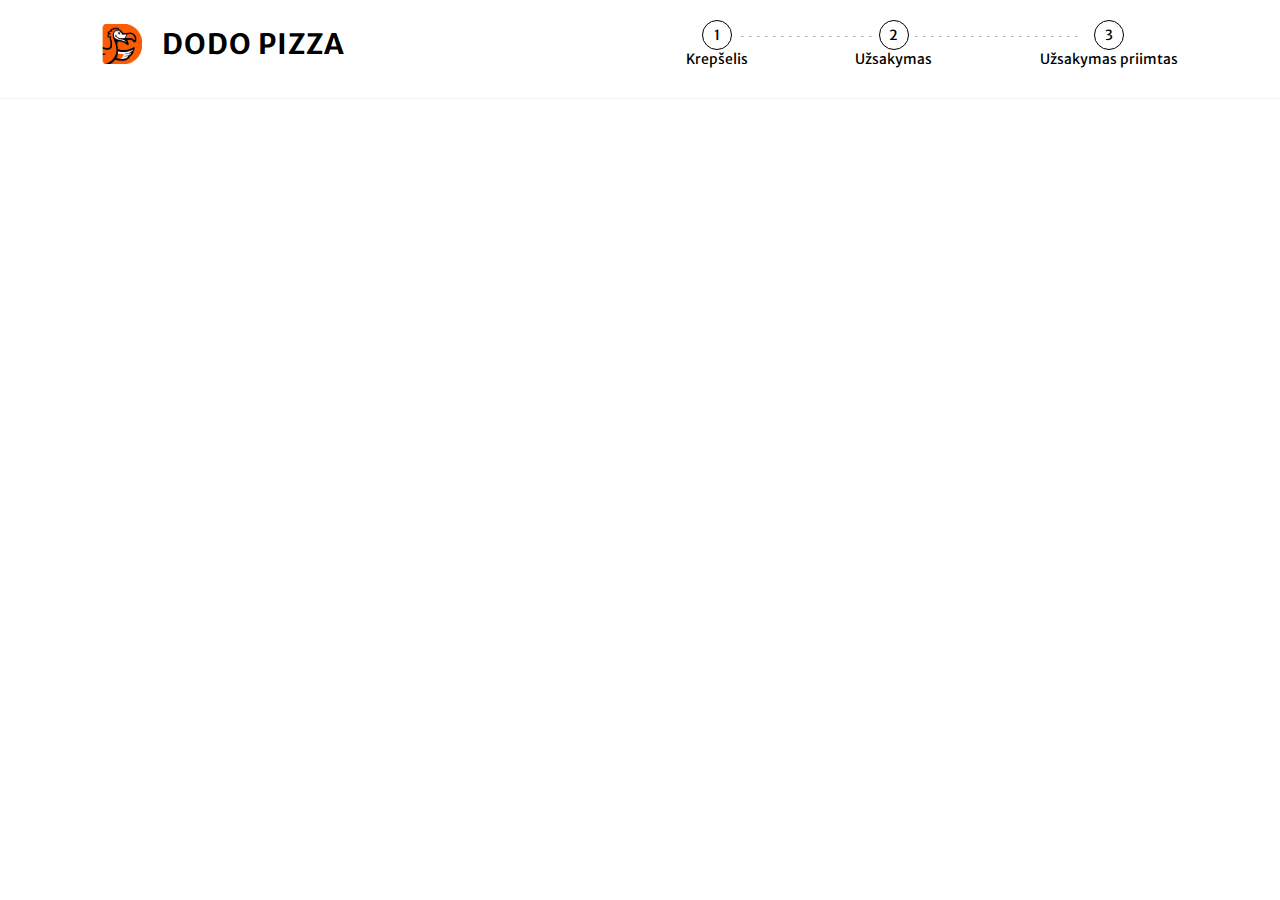
==== cart.html @ fe12cd06 "added order process" ====
<!DOCTYPE html>
<html lang="en">

<head>
    <meta charset="UTF-8">
    <meta name="viewport" content="width=device-width, initial-scale=1.0">
    <title>Dodo Pizza</title>
    <link rel="stylesheet" href="css/cart.css">
    <link rel="stylesheet" href="css/font-awesome.min.css">
    <!-- FONTS -->
    <link rel="preconnect" href="https://fonts.gstatic.com">
    <link href="https://fonts.googleapis.com/css2?family=Merriweather+Sans:wght@300;400;500&display=swap"
        rel="stylesheet">
</head>

<body>
    <header class="headerScroll">
        <div class="headerTop">
            <div class="title">
                <img src="./img/logo.jpg" alt="logo">
                <h1>DODO PIZZA</h1>
            </div>
            <div class="orderProcess">
                <ul>
                    <ol><span>1</span>Krepšelis</ol>
                    <ol><span>2</span>Užsakymas</ol>
                    <ol><span>3</span>Užsakymas priimtas</ol>
                </ul>
            </div>
        </div>
    </header>
</body>
---- css/cart.css ----
html {
  scroll-behavior: smooth;
}

body,
body * {
  margin: 0;
  padding: 0;
  vertical-align: top;
  -webkit-box-sizing: border-box;
          box-sizing: border-box;
  word-break: keep-all;
  font-family: 'Merriweather Sans', sans-serif;
}

body {
  display: -ms-grid;
  display: grid;
  -ms-grid-columns: 1fr 10fr 1fr;
      grid-template-columns: 1fr 10fr 1fr;
  -ms-grid-rows: auto auto auto auto;
      grid-template-rows: auto auto auto auto;
}

header {
  -ms-grid-column: 2;
  -ms-grid-column-span: 1;
  grid-column: 2/3;
  -ms-grid-row: 1;
  -ms-grid-row-span: 1;
  grid-row: 1/2;
  background-color: white;
  display: -webkit-box;
  display: -ms-flexbox;
  display: flex;
  -webkit-box-orient: vertical;
  -webkit-box-direction: normal;
      -ms-flex-direction: column;
          flex-direction: column;
  position: fixed;
  top: 0%;
  right: 0%;
  left: 0%;
  margin: 0px 0%;
  padding-bottom: 10px;
  z-index: 2;
  -webkit-transition: 0.3s;
  transition: 0.3s;
  border-bottom: 1px solid #F3F3F7;
}

header .headerTop {
  display: -webkit-box;
  display: -ms-flexbox;
  display: flex;
  margin-top: 20px;
  -webkit-box-pack: justify;
      -ms-flex-pack: justify;
          justify-content: space-between;
  -webkit-box-align: center;
      -ms-flex-align: center;
          align-items: center;
  margin: 20px 8% 20px;
  -webkit-transition: 0.3s;
  transition: 0.3s;
}

header .headerTop .title {
  display: -webkit-box;
  display: -ms-flexbox;
  display: flex;
  -webkit-box-align: center;
      -ms-flex-align: center;
          align-items: center;
  min-width: 240px;
}

header .headerTop .title img {
  height: 40px;
  margin-right: 20px;
}

header .headerTop .title h1 {
  letter-spacing: 1px;
  font-size: 28px;
}

header .headerTop .orderProcess {
  width: 492px;
}

header .headerTop .orderProcess ul {
  display: -webkit-box;
  display: -ms-flexbox;
  display: flex;
  -webkit-box-pack: justify;
      -ms-flex-pack: justify;
          justify-content: space-between;
  -webkit-box-align: center;
      -ms-flex-align: center;
          align-items: center;
}

header .headerTop .orderProcess ul ol {
  display: -webkit-box;
  display: -ms-flexbox;
  display: flex;
  -webkit-box-orient: vertical;
  -webkit-box-direction: normal;
      -ms-flex-direction: column;
          flex-direction: column;
  -webkit-box-align: center;
      -ms-flex-align: center;
          align-items: center;
  -webkit-box-pack: center;
      -ms-flex-pack: center;
          justify-content: center;
  font-size: 14px;
  position: relative;
}

header .headerTop .orderProcess ul ol span {
  border: 1px solid black;
  width: 30px;
  height: 30px;
  border-radius: 40px;
  display: -webkit-box;
  display: -ms-flexbox;
  display: flex;
  -webkit-box-pack: center;
      -ms-flex-pack: center;
          justify-content: center;
  -webkit-box-align: center;
      -ms-flex-align: center;
          align-items: center;
  position: relative;
}

header .headerTop .orderProcess ul ol:first-of-type::before {
  content: "";
  position: absolute;
  left: 90%;
  top: 16px;
  width: 135px;
  height: 1px;
  background-color: #afafaf;
  background-image: repeating-linear-gradient(90deg, #afafaf, #afafaf 2px, white 3px, white 8px);
}

header .headerTop .orderProcess ul ol:last-of-type::after {
  content: "";
  position: absolute;
  left: -90%;
  top: 16px;
  width: 165px;
  height: 1px;
  background-color: #afafaf;
  background-image: repeating-linear-gradient(90deg, #afafaf, #afafaf 2px, white 3px, white 8px);
}
/*# sourceMappingURL=cart.css.map */
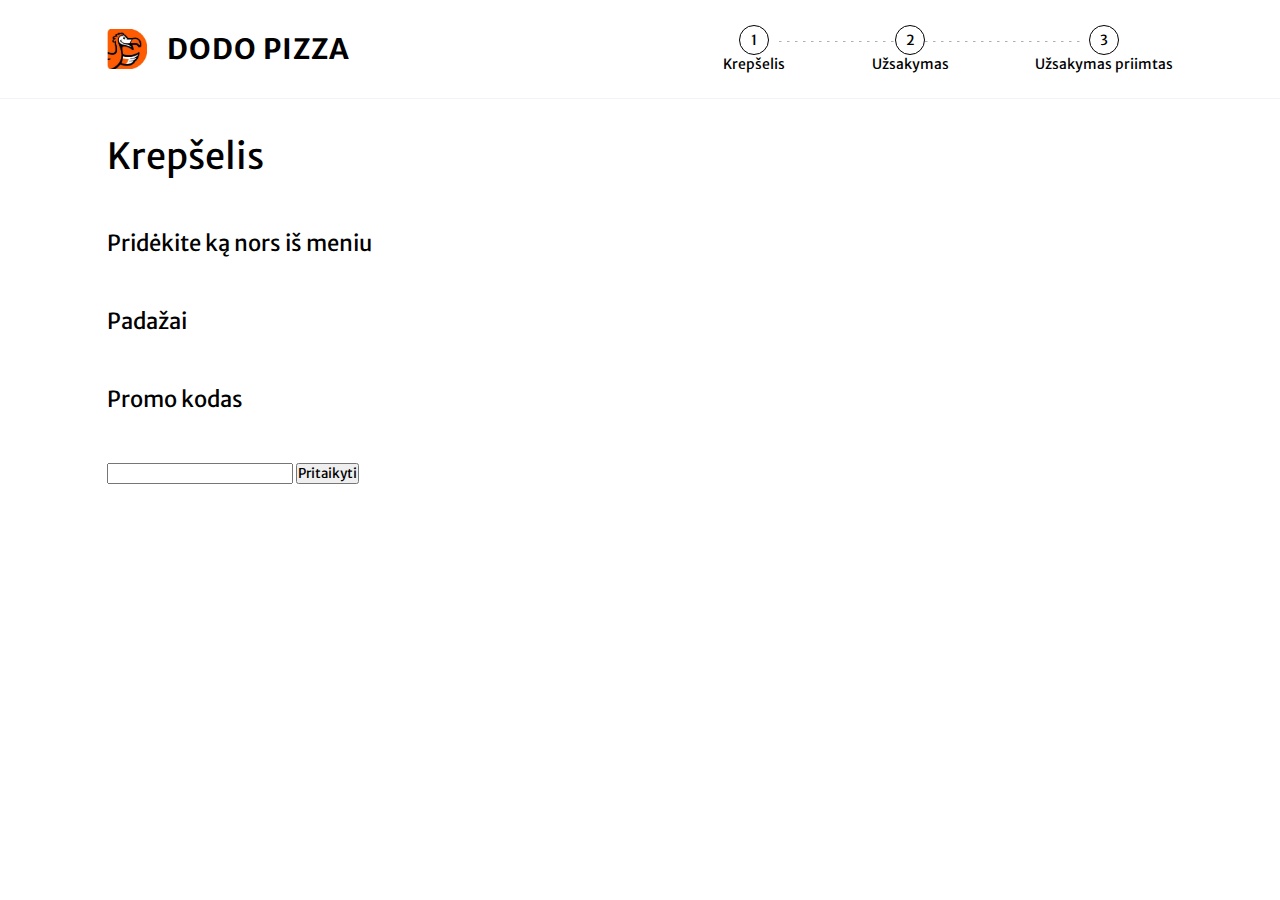
==== commit 9ac6455e: "adding html and scss of cart html" ====
--- a/cart.html
+++ b/cart.html
@@ -29,4 +29,17 @@
             </div>
         </div>
     </header>
+    <main class="mainCart">
+        <h1>Krepšelis</h1>
+        <h3>Pridėkite ką nors iš meniu</h3>
+        <h3>Padažai</h3>
+        <div class="sauces">
+            <!-- generated by products.js -->
+        </div>
+        <h3>Promo kodas</h3>
+        <div class="promoCode">
+            <input type="text" name="promo" id="promo">
+            <button>Pritaikyti</button>
+        </div>
+    </main>
 </body>--- a/css/cart.css
+++ b/css/cart.css
@@ -23,26 +23,17 @@
 }
 
 header {
-  -ms-grid-column: 2;
-  -ms-grid-column-span: 1;
-  grid-column: 2/3;
+  -ms-grid-column: 1;
+  -ms-grid-column-span: 3;
+  grid-column: 1/4;
   -ms-grid-row: 1;
   -ms-grid-row-span: 1;
   grid-row: 1/2;
   background-color: white;
-  display: -webkit-box;
-  display: -ms-flexbox;
-  display: flex;
-  -webkit-box-orient: vertical;
-  -webkit-box-direction: normal;
-      -ms-flex-direction: column;
-          flex-direction: column;
-  position: fixed;
-  top: 0%;
-  right: 0%;
-  left: 0%;
-  margin: 0px 0%;
-  padding-bottom: 10px;
+  display: -ms-grid;
+  display: grid;
+  -ms-grid-columns: 1fr 10fr 1fr;
+      grid-template-columns: 1fr 10fr 1fr;
   z-index: 2;
   -webkit-transition: 0.3s;
   transition: 0.3s;
@@ -50,6 +41,9 @@
 }
 
 header .headerTop {
+  -ms-grid-column: 2;
+  -ms-grid-column-span: 1;
+  grid-column: 2/3;
   display: -webkit-box;
   display: -ms-flexbox;
   display: flex;
@@ -60,9 +54,9 @@
   -webkit-box-align: center;
       -ms-flex-align: center;
           align-items: center;
-  margin: 20px 8% 20px;
   -webkit-transition: 0.3s;
   transition: 0.3s;
+  margin: 25px 0;
 }
 
 header .headerTop .title {
@@ -86,7 +80,7 @@
 }
 
 header .headerTop .orderProcess {
-  width: 492px;
+  width: 450px;
 }
 
 header .headerTop .orderProcess ul {
@@ -141,7 +135,7 @@
   position: absolute;
   left: 90%;
   top: 16px;
-  width: 135px;
+  width: 115px;
   height: 1px;
   background-color: #afafaf;
   background-image: repeating-linear-gradient(90deg, #afafaf, #afafaf 2px, white 3px, white 8px);
@@ -150,11 +144,32 @@
 header .headerTop .orderProcess ul ol:last-of-type::after {
   content: "";
   position: absolute;
-  left: -90%;
+  left: -80%;
   top: 16px;
-  width: 165px;
+  width: 155px;
   height: 1px;
   background-color: #afafaf;
   background-image: repeating-linear-gradient(90deg, #afafaf, #afafaf 2px, white 3px, white 8px);
 }
+
+main {
+  -ms-grid-column: 2;
+  -ms-grid-column-span: 1;
+  grid-column: 2/3;
+  -ms-grid-row: 2;
+  -ms-grid-row-span: 1;
+  grid-row: 2/3;
+}
+
+main h1 {
+  font-weight: 400;
+  margin: 35px 0;
+  font-size: 36px;
+}
+
+main h3 {
+  font-weight: 400;
+  margin: 50px 0;
+  font-size: 22px;
+}
 /*# sourceMappingURL=cart.css.map */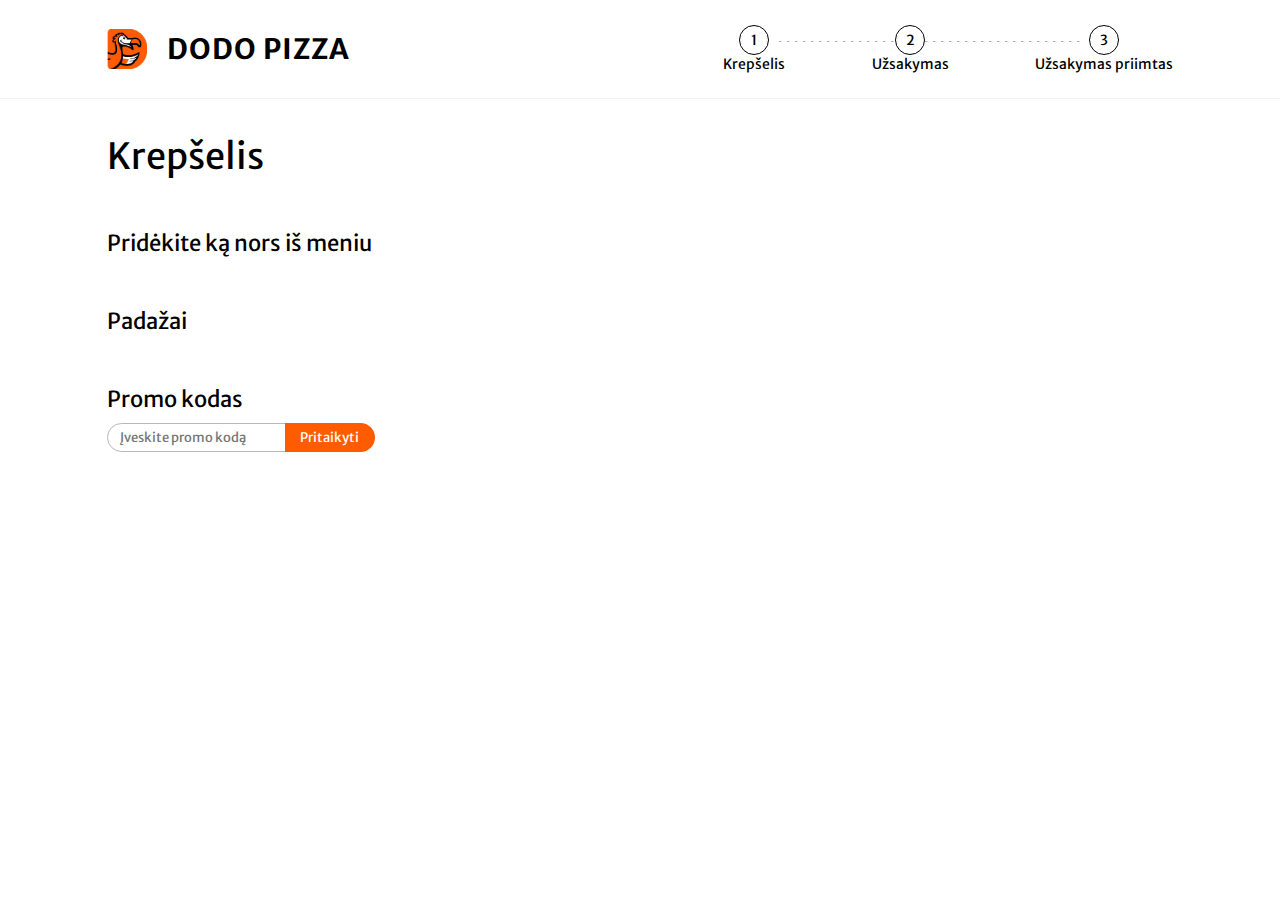
==== commit f9182034: "added promo code input and more scss" ====
--- a/cart.html
+++ b/cart.html
@@ -38,8 +38,8 @@
         </div>
         <h3>Promo kodas</h3>
         <div class="promoCode">
-            <input type="text" name="promo" id="promo">
-            <button>Pritaikyti</button>
+            <input type="text" name="promo" id="promo" placeholder="      Įveskite promo kodą">
+            <button type="submit">Pritaikyti</button>
         </div>
     </main>
 </body>--- a/css/cart.css
+++ b/css/cart.css
@@ -172,4 +172,31 @@
   margin: 50px 0;
   font-size: 22px;
 }
+
+main h3:last-of-type {
+  margin: 50px 0 10px;
+}
+
+main .promoCode input {
+  height: 29px;
+  width: 180px;
+  font-size: 13px;
+  font-weight: 400;
+  border-top-left-radius: 20px;
+  border-bottom-left-radius: 20px;
+  border: 1px solid #b9b8b8;
+}
+
+main .promoCode button {
+  height: 29px;
+  width: 90px;
+  font-size: 13px;
+  font-weight: 400;
+  border-top-right-radius: 20px;
+  border-bottom-right-radius: 20px;
+  border: none;
+  background-color: #FF5C01;
+  color: white;
+  margin-left: -5px;
+}
 /*# sourceMappingURL=cart.css.map */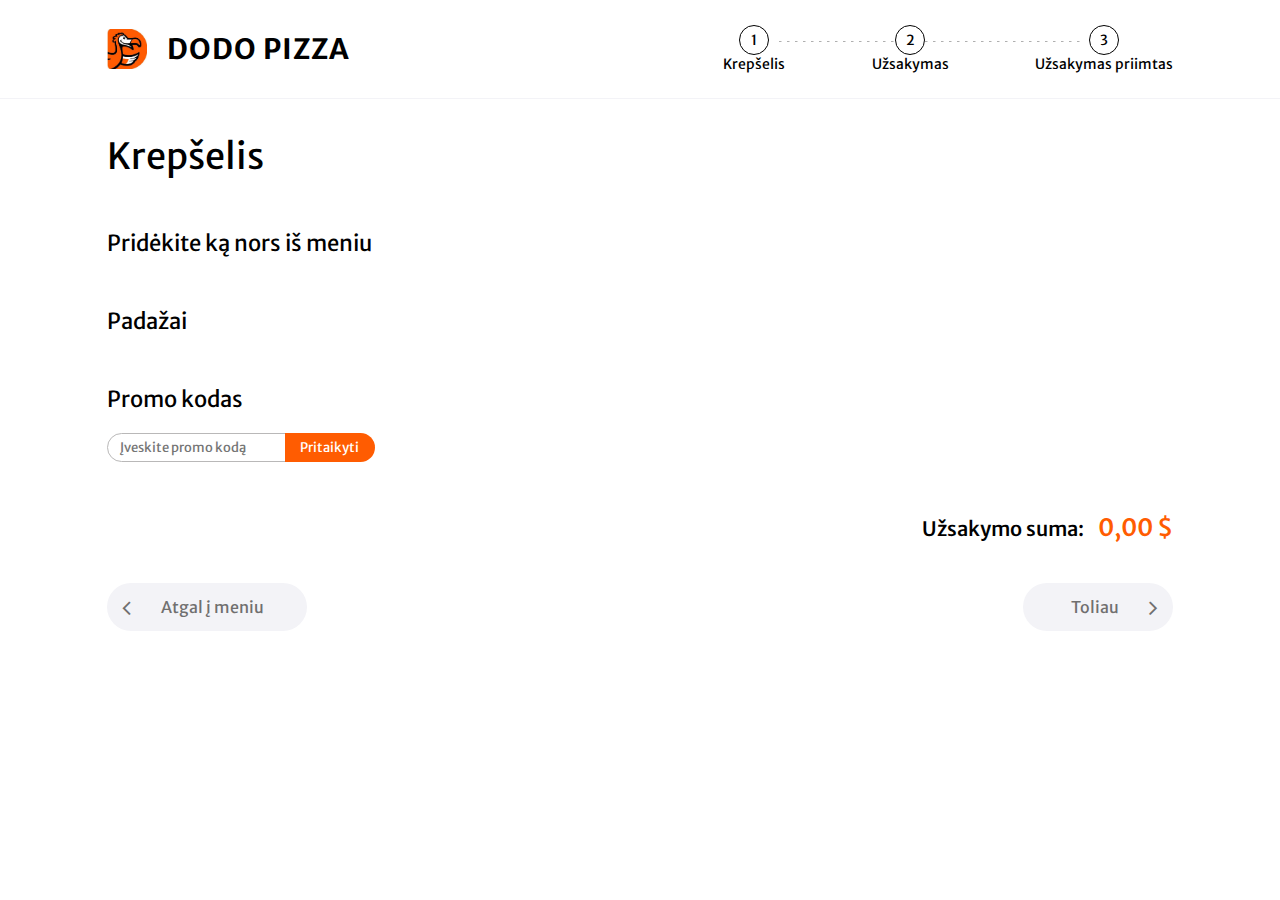
==== commit df5752ac: "added all html and scss of cart page" ====
--- a/cart.html
+++ b/cart.html
@@ -41,5 +41,13 @@
             <input type="text" name="promo" id="promo" placeholder="      Įveskite promo kodą">
             <button type="submit">Pritaikyti</button>
         </div>
+        <div class="finalPriceBox">
+            <h4>Užsakymo suma:</h4>
+            <h3 class="finalprice">0,00 $</h3>
+        </div>
+        <div class="backAndNext">
+            <button class="back"><i class="fa fa-angle-left" aria-hidden="true"></i>Atgal į meniu</button>
+            <button class="next">Toliau<i class="fa fa-angle-right" aria-hidden="true"></i></button>
+        </div>
     </main>
 </body>--- a/css/cart.css
+++ b/css/cart.css
@@ -174,7 +174,7 @@
 }
 
 main h3:last-of-type {
-  margin: 50px 0 10px;
+  margin: 50px 0 20px;
 }
 
 main .promoCode input {
@@ -199,4 +199,81 @@
   color: white;
   margin-left: -5px;
 }
+
+main .finalPriceBox {
+  margin: 50px 0 20px;
+  display: -webkit-box;
+  display: -ms-flexbox;
+  display: flex;
+  -webkit-box-align: baseline;
+      -ms-flex-align: baseline;
+          align-items: baseline;
+  -webkit-box-pack: end;
+      -ms-flex-pack: end;
+          justify-content: flex-end;
+}
+
+main .finalPriceBox h4 {
+  font-weight: 500;
+  font-size: 20px;
+}
+
+main .finalPriceBox h3 {
+  margin: 0 0 0 14px;
+  font-weight: 500;
+  font-size: 24px;
+  color: #FF5C01;
+}
+
+main .backAndNext {
+  margin: 40px 0;
+  display: -webkit-box;
+  display: -ms-flexbox;
+  display: flex;
+  -webkit-box-align: center;
+      -ms-flex-align: center;
+          align-items: center;
+  -webkit-box-pack: justify;
+      -ms-flex-pack: justify;
+          justify-content: space-between;
+}
+
+main .backAndNext button {
+  height: 48px;
+  width: 200px;
+  color: #706f6f;
+  background-color: #F3F3F7;
+  border: none;
+  border-radius: 30px;
+  font-size: 16px;
+  display: -webkit-box;
+  display: -ms-flexbox;
+  display: flex;
+  -webkit-box-align: center;
+      -ms-flex-align: center;
+          align-items: center;
+  -webkit-box-pack: start;
+      -ms-flex-pack: start;
+          justify-content: flex-start;
+}
+
+main .backAndNext button:last-of-type {
+  width: 150px;
+}
+
+main .backAndNext button i {
+  font-size: 24px;
+  font-weight: 500;
+  margin: 0 30px 0 15px;
+}
+
+main .backAndNext button:last-of-type {
+  -webkit-box-pack: end;
+      -ms-flex-pack: end;
+          justify-content: flex-end;
+}
+
+main .backAndNext button:last-of-type i {
+  margin: 0 15px 0 30px;
+}
 /*# sourceMappingURL=cart.css.map */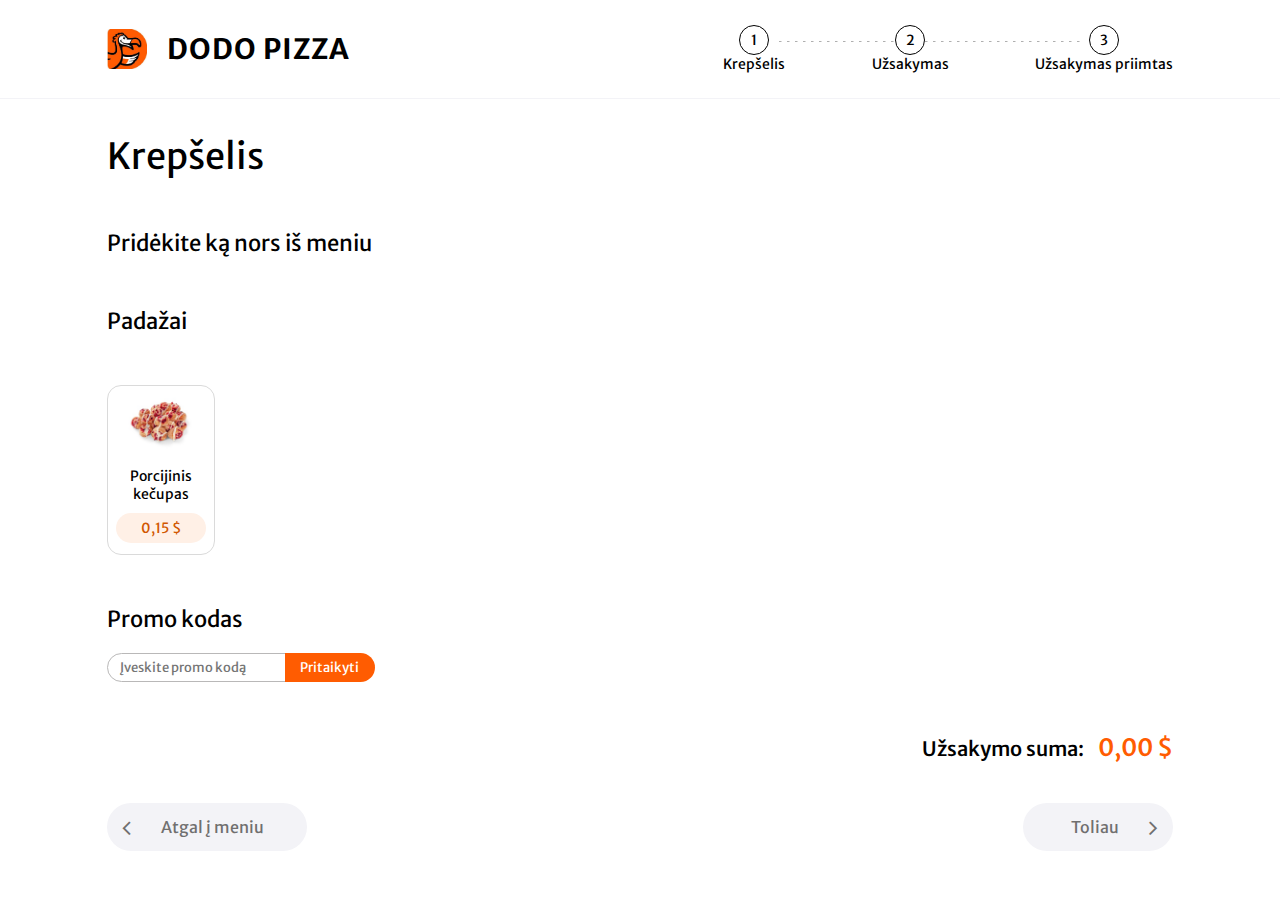
==== commit 787d3068: "added more html and scss and images" ====
--- a/cart.html
+++ b/cart.html
@@ -35,6 +35,9 @@
         <h3>Padažai</h3>
         <div class="sauces">
             <!-- generated by products.js -->
+            <img src="./img/products/dessert_bandeles.jpeg" alt="sauce">
+            <p>Porcijinis kečupas</p>
+            <button>0,15 $</button>
         </div>
         <h3>Promo kodas</h3>
         <div class="promoCode">
--- a/css/cart.css
+++ b/css/cart.css
@@ -177,6 +177,48 @@
   margin: 50px 0 20px;
 }
 
+main .sauces {
+  display: -webkit-box;
+  display: -ms-flexbox;
+  display: flex;
+  -webkit-box-pack: center;
+      -ms-flex-pack: center;
+          justify-content: center;
+  -webkit-box-align: center;
+      -ms-flex-align: center;
+          align-items: center;
+  -webkit-box-orient: vertical;
+  -webkit-box-direction: normal;
+      -ms-flex-direction: column;
+          flex-direction: column;
+  border: 1px solid #dadada;
+  border-radius: 14px;
+  width: 108px;
+  height: 170px;
+}
+
+main .sauces img {
+  width: 70px;
+  margin: 0 0 10px;
+}
+
+main .sauces p {
+  font-size: 14px;
+  word-break: keep-all;
+  text-align: center;
+}
+
+main .sauces button {
+  width: 90px;
+  height: 30px;
+  border: none;
+  border-radius: 20px;
+  background-color: #fff0e6;
+  color: #d15700;
+  font-size: 14px;
+  margin: 10px 0 10px 0;
+}
+
 main .promoCode input {
   height: 29px;
   width: 180px;
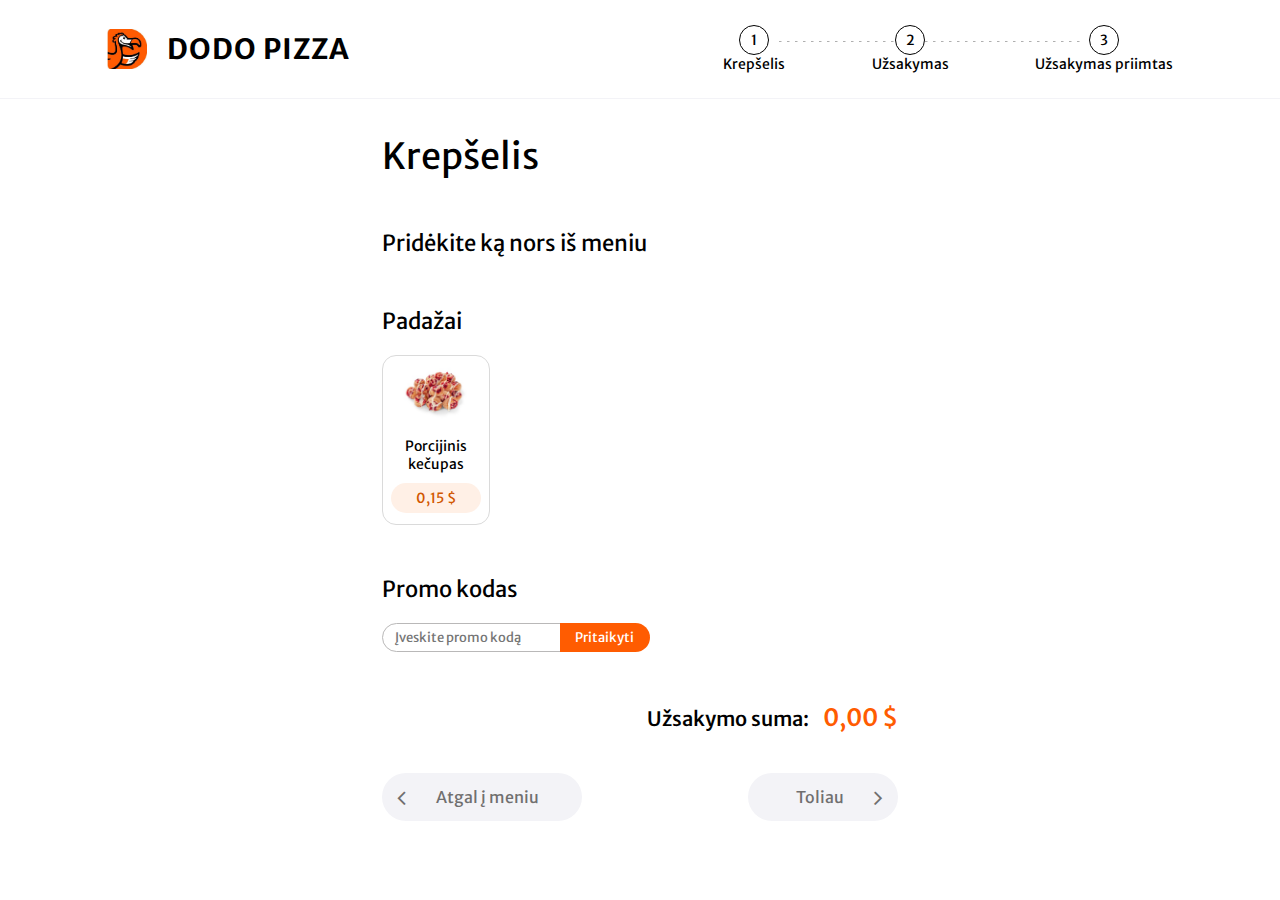
==== commit 8773504b: "final edit of cart html and scss" ====
--- a/cart.html
+++ b/cart.html
@@ -30,27 +30,29 @@
         </div>
     </header>
     <main class="mainCart">
-        <h1>Krepšelis</h1>
-        <h3>Pridėkite ką nors iš meniu</h3>
-        <h3>Padažai</h3>
-        <div class="sauces">
-            <!-- generated by products.js -->
-            <img src="./img/products/dessert_bandeles.jpeg" alt="sauce">
-            <p>Porcijinis kečupas</p>
-            <button>0,15 $</button>
-        </div>
-        <h3>Promo kodas</h3>
-        <div class="promoCode">
-            <input type="text" name="promo" id="promo" placeholder="      Įveskite promo kodą">
-            <button type="submit">Pritaikyti</button>
-        </div>
-        <div class="finalPriceBox">
-            <h4>Užsakymo suma:</h4>
-            <h3 class="finalprice">0,00 $</h3>
-        </div>
-        <div class="backAndNext">
-            <button class="back"><i class="fa fa-angle-left" aria-hidden="true"></i>Atgal į meniu</button>
-            <button class="next">Toliau<i class="fa fa-angle-right" aria-hidden="true"></i></button>
+        <div>
+            <h1>Krepšelis</h1>
+            <h3>Pridėkite ką nors iš meniu</h3>
+            <h3>Padažai</h3>
+            <div class="sauces">
+                <!-- generated by products.js -->
+                <img src="./img/products/dessert_bandeles.jpeg" alt="sauce">
+                <p>Porcijinis kečupas</p>
+                <button>0,15 $</button>
+            </div>
+            <h3>Promo kodas</h3>
+            <div class="promoCode">
+                <input type="text" name="promo" id="promo" placeholder="      Įveskite promo kodą">
+                <button type="submit">Pritaikyti</button>
+            </div>
+            <div class="finalPriceBox">
+                <h4>Užsakymo suma:</h4>
+                <h3 class="finalprice">0,00 $</h3>
+            </div>
+            <div class="backAndNext">
+                <button class="back"><i class="fa fa-angle-left" aria-hidden="true"></i>Atgal į meniu</button>
+                <button class="next">Toliau<i class="fa fa-angle-right" aria-hidden="true"></i></button>
+            </div>
         </div>
     </main>
 </body>--- a/css/cart.css
+++ b/css/cart.css
@@ -159,6 +159,16 @@
   -ms-grid-row: 2;
   -ms-grid-row-span: 1;
   grid-row: 2/3;
+  display: -ms-grid;
+  display: grid;
+  -ms-grid-columns: 8fr 15fr 8fr;
+      grid-template-columns: 8fr 15fr 8fr;
+}
+
+main div {
+  -ms-grid-column: 2;
+  -ms-grid-column-span: 1;
+  grid-column: 2/3;
 }
 
 main h1 {
@@ -171,6 +181,10 @@
   font-weight: 400;
   margin: 50px 0;
   font-size: 22px;
+}
+
+main h3:nth-of-type(2) {
+  margin: 50px 0 20px;
 }
 
 main h3:last-of-type {
@@ -318,4 +332,11 @@
 main .backAndNext button:last-of-type i {
   margin: 0 15px 0 30px;
 }
+
+main .backAndNext button:hover {
+  color: black;
+  cursor: pointer;
+  -webkit-transition: 0.3s;
+  transition: 0.3s;
+}
 /*# sourceMappingURL=cart.css.map */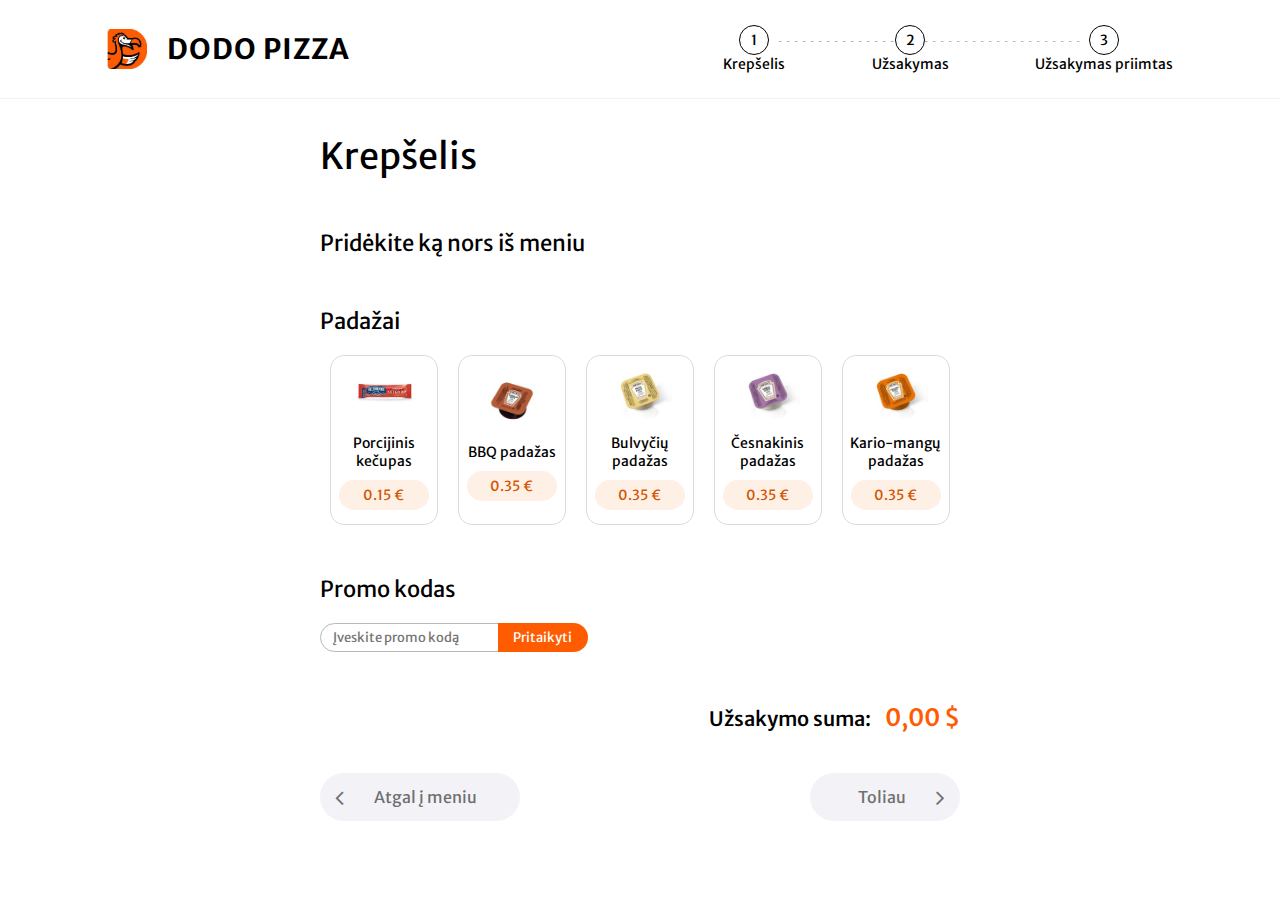
==== commit 1392eb23: "added cart.js and finished cart page" ====
--- a/cart.html
+++ b/cart.html
@@ -17,8 +17,10 @@
     <header class="headerScroll">
         <div class="headerTop">
             <div class="title">
-                <img src="./img/logo.jpg" alt="logo">
-                <h1>DODO PIZZA</h1>
+                <a href="index.html">
+                    <img src="./img/logo.jpg" alt="logo">
+                    <h1>DODO PIZZA</h1>
+                </a>
             </div>
             <div class="orderProcess">
                 <ul>
@@ -34,11 +36,13 @@
             <h1>Krepšelis</h1>
             <h3>Pridėkite ką nors iš meniu</h3>
             <h3>Padažai</h3>
-            <div class="sauces">
-                <!-- generated by products.js -->
-                <img src="./img/products/dessert_bandeles.jpeg" alt="sauce">
-                <p>Porcijinis kečupas</p>
-                <button>0,15 $</button>
+            <div class="saucesList">
+                <!-- generated by cart.js -->
+                <!-- <div class="sauces">
+                    <img src="./img/products/dessert_bandeles.jpeg" alt="sauce">
+                    <p>Porcijinis kečupas</p>
+                    <button>0,15 $</button>
+                </div> -->
             </div>
             <h3>Promo kodas</h3>
             <div class="promoCode">
@@ -55,4 +59,5 @@
             </div>
         </div>
     </main>
+    <script src="js/cart.js"></script>
 </body>--- a/css/cart.css
+++ b/css/cart.css
@@ -60,13 +60,17 @@
 }
 
 header .headerTop .title {
-  display: -webkit-box;
-  display: -ms-flexbox;
-  display: flex;
-  -webkit-box-align: center;
-      -ms-flex-align: center;
-          align-items: center;
   min-width: 240px;
+}
+
+header .headerTop .title a {
+  display: -webkit-box;
+  display: -ms-flexbox;
+  display: flex;
+  -webkit-box-align: center;
+      -ms-flex-align: center;
+          align-items: center;
+  text-decoration: none;
 }
 
 header .headerTop .title img {
@@ -77,6 +81,7 @@
 header .headerTop .title h1 {
   letter-spacing: 1px;
   font-size: 28px;
+  color: black;
 }
 
 header .headerTop .orderProcess {
@@ -191,6 +196,19 @@
   margin: 50px 0 20px;
 }
 
+main .saucesList {
+  display: -webkit-box;
+  display: -ms-flexbox;
+  display: flex;
+  -webkit-box-pack: center;
+      -ms-flex-pack: center;
+          justify-content: center;
+  -webkit-box-orient: horizontal;
+  -webkit-box-direction: normal;
+      -ms-flex-direction: row;
+          flex-direction: row;
+}
+
 main .sauces {
   display: -webkit-box;
   display: -ms-flexbox;
@@ -209,10 +227,11 @@
   border-radius: 14px;
   width: 108px;
   height: 170px;
+  margin: 0 10px;
 }
 
 main .sauces img {
-  width: 70px;
+  width: 64px;
   margin: 0 0 10px;
 }
 
@@ -231,6 +250,13 @@
   color: #d15700;
   font-size: 14px;
   margin: 10px 0 10px 0;
+}
+
+main .sauces button:hover {
+  background-color: #FFD2B3;
+  -webkit-transition: 0.3s;
+  transition: 0.3s;
+  cursor: pointer;
 }
 
 main .promoCode input {
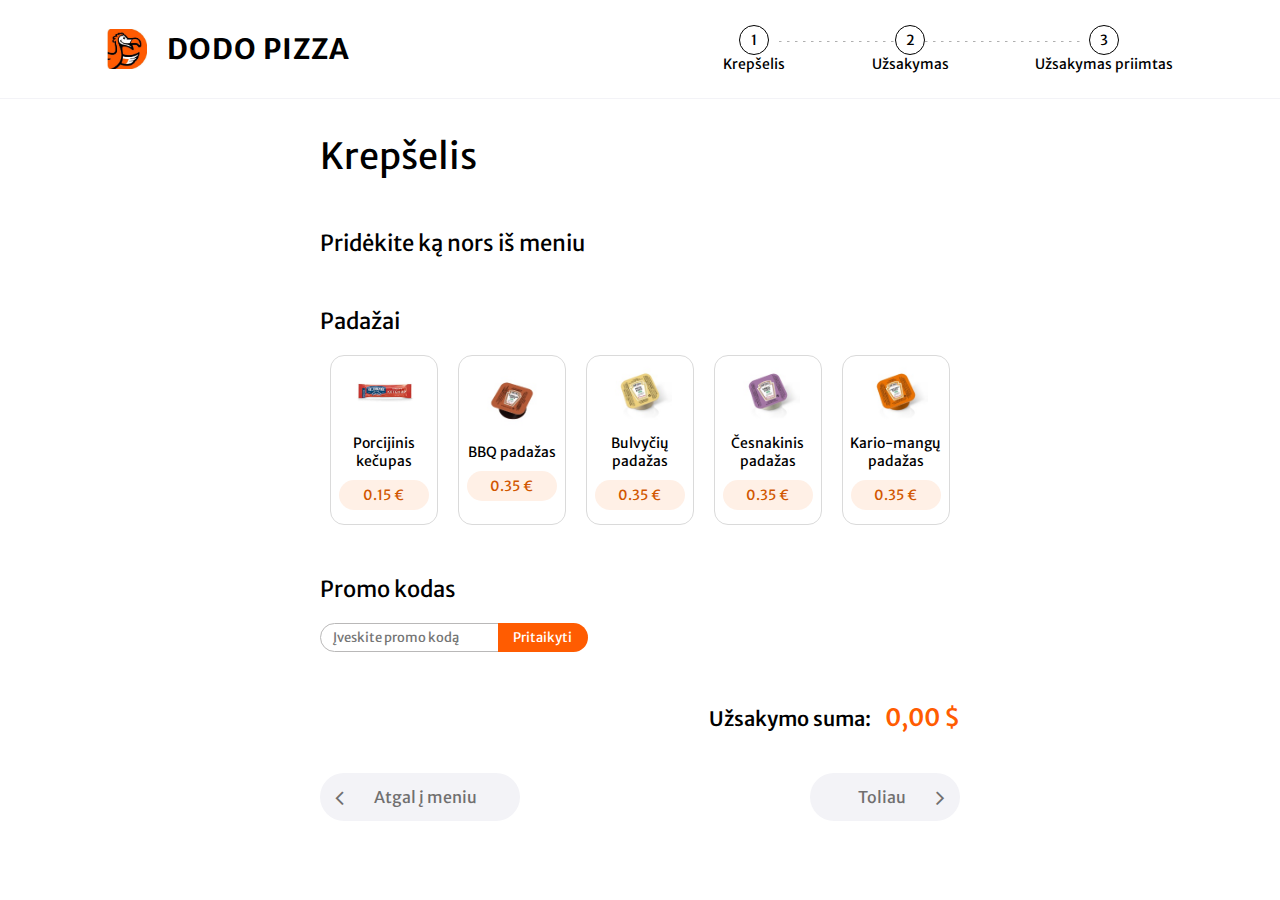
==== commit ab9cd6bc: "fixed some image loading errors and fixed hrefs" ====
--- a/cart.html
+++ b/cart.html
@@ -54,8 +54,9 @@
                 <h3 class="finalprice">0,00 $</h3>
             </div>
             <div class="backAndNext">
-                <button class="back"><i class="fa fa-angle-left" aria-hidden="true"></i>Atgal į meniu</button>
-                <button class="next">Toliau<i class="fa fa-angle-right" aria-hidden="true"></i></button>
+                <button class="back"><i class="fa fa-angle-left" aria-hidden="true"></i><a href="index.html">Atgal į
+                        meniu</a></button>
+                <button class="next"><a>Toliau</a><i class="fa fa-angle-right" aria-hidden="true"></i></button>
             </div>
         </div>
     </main>
--- a/css/cart.css
+++ b/css/cart.css
@@ -323,7 +323,6 @@
 main .backAndNext button {
   height: 48px;
   width: 200px;
-  color: #706f6f;
   background-color: #F3F3F7;
   border: none;
   border-radius: 30px;
@@ -347,6 +346,12 @@
   font-size: 24px;
   font-weight: 500;
   margin: 0 30px 0 15px;
+  color: #706f6f;
+}
+
+main .backAndNext button a {
+  color: #706f6f;
+  text-decoration: none;
 }
 
 main .backAndNext button:last-of-type {
